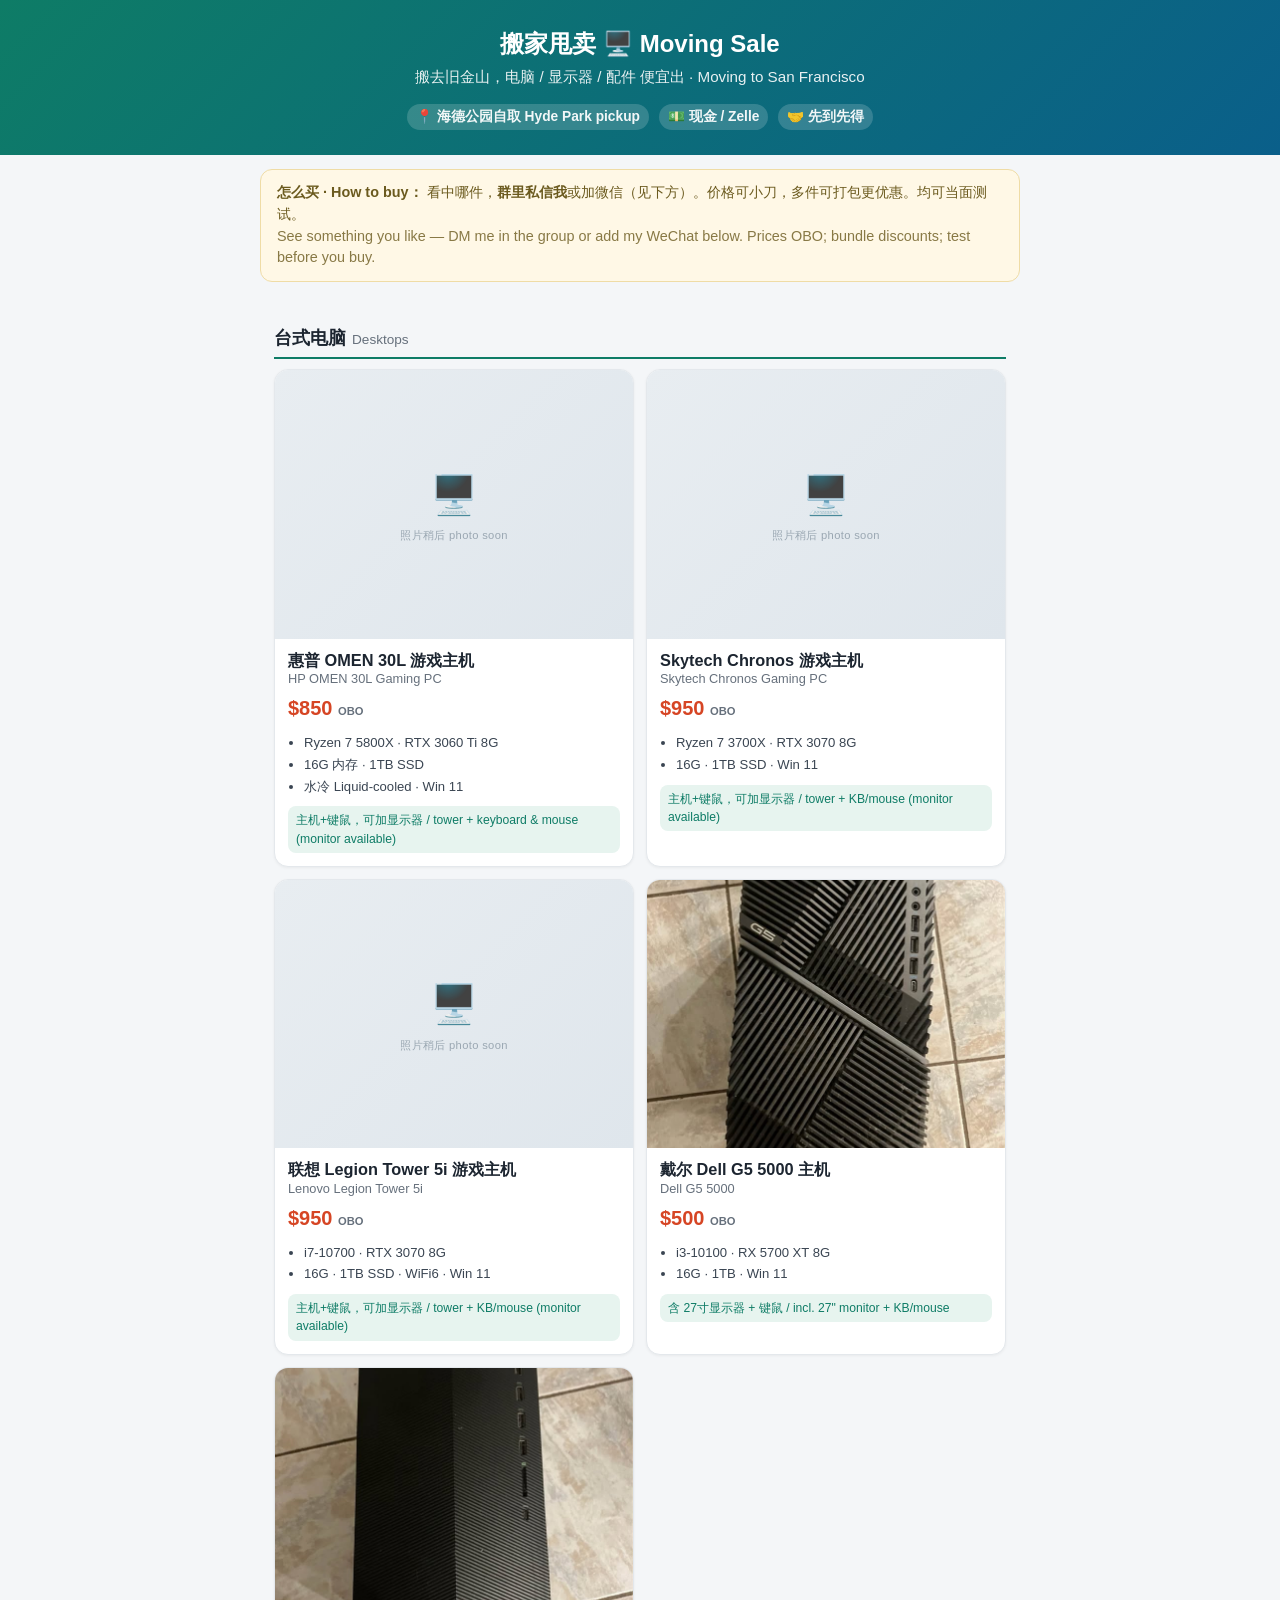
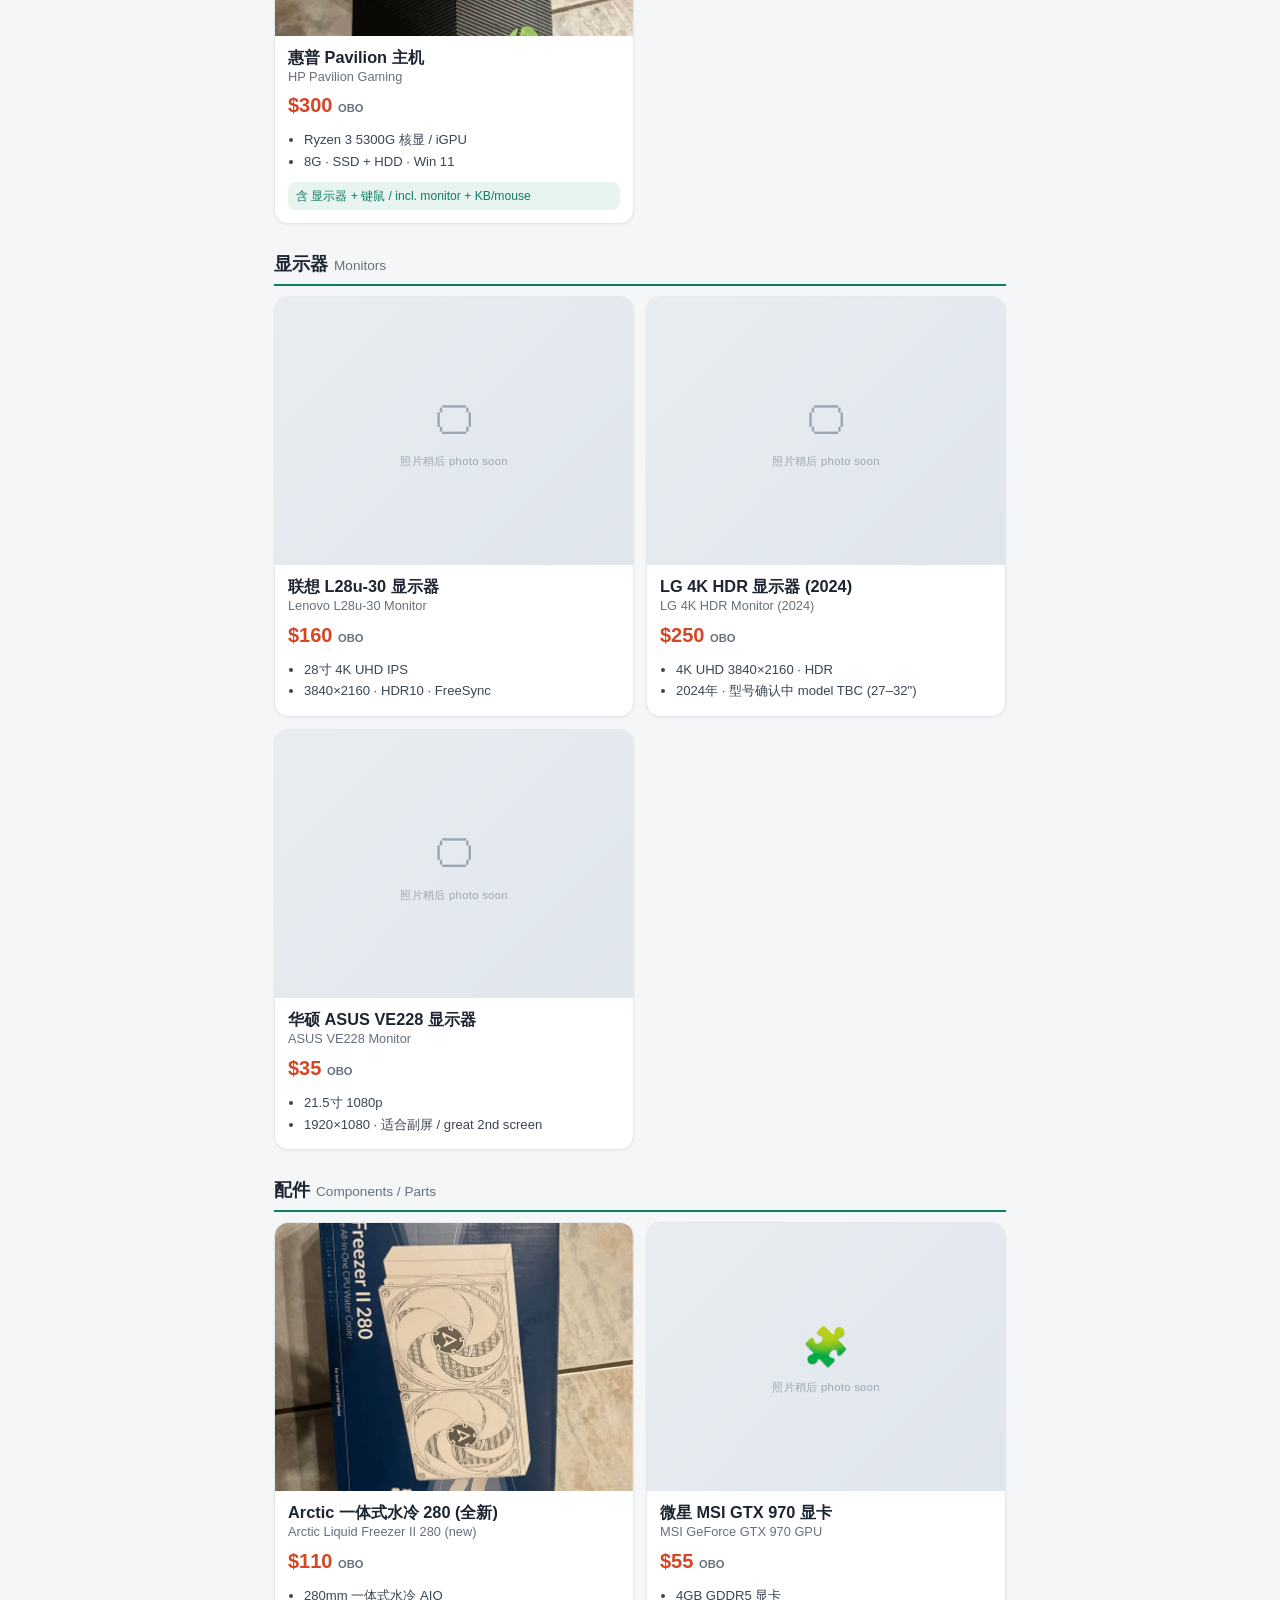
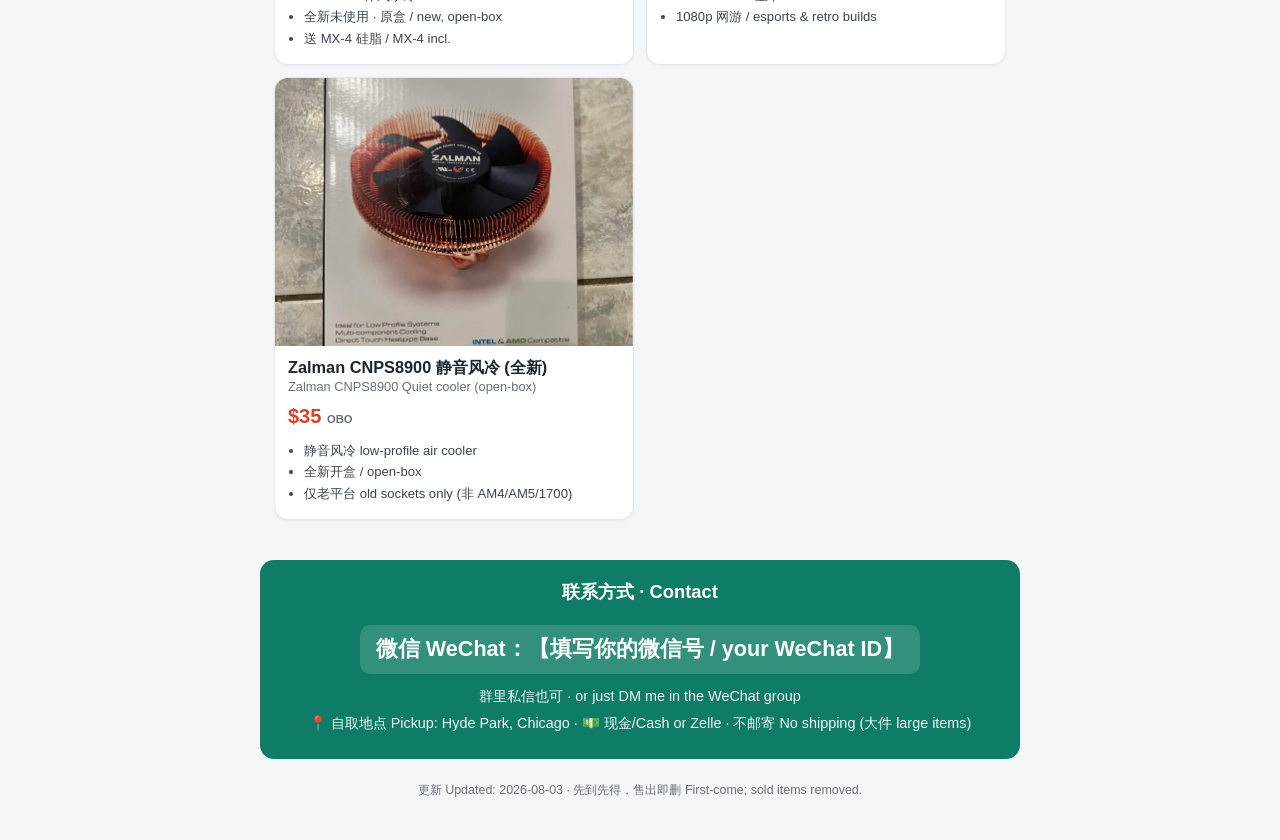
==== index.html @ dbc61f29 "Moving-sale site: bilingual, mobile-first, WeChat-friendly share card Co-Authored-By: Claude Opus 4." ====
<!doctype html>
<html lang="zh">
<head>
<meta charset="utf-8">
<meta name="viewport" content="width=device-width, initial-scale=1, viewport-fit=cover">
<title>搬家甩卖 Moving Sale · 芝加哥海德公园自取</title>
<meta name="description" content="搬去旧金山，甩卖台式电脑、显示器、电脑配件。芝加哥海德公园(Hyde Park)自取，现金/Zelle。Moving to SF — gaming desktops, 4K monitors & PC parts. Local pickup in Hyde Park, Chicago.">
<!-- WeChat / social share card -->
<meta property="og:type" content="website">
<meta property="og:title" content="搬家甩卖 Moving Sale · 海德公园自取">
<meta property="og:description" content="台式电脑 / 显示器 / 电脑配件 甩卖 · Hyde Park 自取 · 现金/Zelle · Gaming PCs, 4K monitors & parts.">
<meta property="og:image" content="https://asurinsaka.github.io/moving-sale/images/g5.jpg">
<meta property="og:url" content="https://asurinsaka.github.io/moving-sale/">
<meta name="theme-color" content="#0e7c66">
<style>
  :root{--bg:#f4f6f8;--card:#fff;--ink:#1c2530;--muted:#66707c;--line:#e4e8ec;--accent:#0e7c66;--price:#d64524}
  *{box-sizing:border-box}
  html,body{margin:0}
  body{font-family:-apple-system,BlinkMacSystemFont,"PingFang SC","Microsoft YaHei","Segoe UI",Roboto,sans-serif;
       background:var(--bg);color:var(--ink);line-height:1.5;-webkit-text-size-adjust:100%}
  header{background:linear-gradient(135deg,#0e7c66,#0a5f8a);color:#fff;padding:26px 18px 22px;text-align:center}
  header h1{margin:0 0 4px;font-size:1.5rem}
  header .en{opacity:.9;font-size:.95rem;font-weight:400}
  header .meta{margin-top:12px;font-size:.86rem;opacity:.95}
  header .meta b{background:rgba(255,255,255,.18);padding:3px 9px;border-radius:999px;display:inline-block;margin:3px}
  .how{max-width:760px;margin:14px auto 0;padding:12px 16px;background:#fff8e6;border:1px solid #efdca6;
       border-radius:12px;font-size:.9rem;color:#6b5a1e}
  main{max-width:760px;margin:0 auto;padding:16px 14px 40px}
  h2{font-size:1.15rem;margin:26px 0 10px;padding-bottom:6px;border-bottom:2px solid var(--accent)}
  h2 .en{color:var(--muted);font-size:.85rem;font-weight:400;margin-left:6px}
  .grid{display:grid;grid-template-columns:1fr 1fr;gap:12px}
  @media(max-width:520px){.grid{grid-template-columns:1fr}}
  .card{background:var(--card);border:1px solid var(--line);border-radius:14px;overflow:hidden;
        display:flex;flex-direction:column;box-shadow:0 1px 3px rgba(0,0,0,.05)}
  .ph{aspect-ratio:4/3;width:100%;object-fit:cover;background:#eef1f4;display:block}
  .ph.placeholder{display:flex;align-items:center;justify-content:center;font-size:2.4rem;
        background:linear-gradient(135deg,#e8edf1,#dfe6ec);color:#9aa7b2;flex-direction:column;gap:4px}
  .ph.placeholder small{font-size:.7rem;letter-spacing:.03em}
  .body{padding:11px 13px 13px;display:flex;flex-direction:column;flex:1}
  .name{font-weight:700;font-size:1.02rem;line-height:1.25}
  .name .en{display:block;color:var(--muted);font-size:.8rem;font-weight:400;margin-top:1px}
  .price{color:var(--price);font-weight:800;font-size:1.25rem;margin:6px 0 2px}
  .price small{color:var(--muted);font-weight:600;font-size:.7rem}
  ul.specs{margin:6px 0 0;padding-left:16px;font-size:.82rem;color:#3a4552}
  ul.specs li{margin:2px 0}
  .note{margin-top:8px;font-size:.76rem;color:var(--accent);background:#e7f4ef;border-radius:8px;padding:5px 8px}
  .tag{position:absolute;margin:8px;padding:2px 8px;border-radius:999px;font-size:.7rem;font-weight:700;color:#fff;background:#0e7c66}
  .cardwrap{position:relative}
  .contact{max-width:760px;margin:8px auto 0;padding:18px 16px;background:#0e7c66;color:#fff;border-radius:14px;text-align:center}
  .contact h2{border:0;color:#fff;margin:0 0 8px}
  .contact .wx{font-size:1.35rem;font-weight:800;background:rgba(255,255,255,.15);
        display:inline-block;padding:8px 16px;border-radius:10px;margin:6px 0}
  .contact p{margin:6px 0;font-size:.9rem;opacity:.95}
  footer{text-align:center;color:var(--muted);font-size:.78rem;padding:22px 14px 40px}
</style>
</head>
<body>
<header>
  <h1>搬家甩卖 🖥️ Moving Sale</h1>
  <div class="en">搬去旧金山，电脑 / 显示器 / 配件 便宜出 · Moving to San Francisco</div>
  <div class="meta">
    <b>📍 海德公园自取 Hyde Park pickup</b>
    <b>💵 现金 / Zelle</b>
    <b>🤝 先到先得</b>
  </div>
</header>

<div class="how">
  <b>怎么买 · How to buy：</b> 看中哪件，<b>群里私信我</b>或加微信（见下方）。价格可小刀，多件可打包更优惠。均可当面测试。<br>
  <span style="opacity:.8">See something you like — DM me in the group or add my WeChat below. Prices OBO; bundle discounts; test before you buy.</span>
</div>

<main id="app"></main>

<div class="contact" style="max-width:760px;margin:0 auto">
  <h2>联系方式 · Contact</h2>
  <div class="wx">微信 WeChat：<span id="wx">【填写你的微信号 / your WeChat ID】</span></div>
  <p>群里私信也可 · or just DM me in the WeChat group</p>
  <p>📍 自取地点 Pickup: Hyde Park, Chicago · 💵 现金/Cash or Zelle · 不邮寄 No shipping (大件 large items)</p>
</div>

<footer>更新 Updated: 2026-08-03 · 先到先得，售出即删 First-come; sold items removed.</footer>

<script>
// ——— 编辑这里即可 / Edit items here ———
const WECHAT = "";  // ← 填你的微信号，例如 "qiao_qiao_2024" / put your WeChat ID here
const ITEMS = [
 {cat:"desk", zh:"惠普 OMEN 30L 游戏主机", en:"HP OMEN 30L Gaming PC", price:850, photo:"",
  specs:["Ryzen 7 5800X · RTX 3060 Ti 8G","16G 内存 · 1TB SSD","水冷 Liquid-cooled · Win 11"],
  note:"主机+键鼠，可加显示器 / tower + keyboard & mouse (monitor available)"},
 {cat:"desk", zh:"Skytech Chronos 游戏主机", en:"Skytech Chronos Gaming PC", price:950, photo:"",
  specs:["Ryzen 7 3700X · RTX 3070 8G","16G · 1TB SSD · Win 11"],
  note:"主机+键鼠，可加显示器 / tower + KB/mouse (monitor available)"},
 {cat:"desk", zh:"联想 Legion Tower 5i 游戏主机", en:"Lenovo Legion Tower 5i", price:950, photo:"",
  specs:["i7-10700 · RTX 3070 8G","16G · 1TB SSD · WiFi6 · Win 11"],
  note:"主机+键鼠，可加显示器 / tower + KB/mouse (monitor available)"},
 {cat:"desk", zh:"戴尔 Dell G5 5000 主机", en:"Dell G5 5000", price:500, photo:"images/g5.jpg",
  specs:["i3-10100 · RX 5700 XT 8G","16G · 1TB · Win 11"],
  note:"含 27寸显示器 + 键鼠 / incl. 27\" monitor + KB/mouse"},
 {cat:"desk", zh:"惠普 Pavilion 主机", en:"HP Pavilion Gaming", price:300, photo:"images/hp1.jpg",
  specs:["Ryzen 3 5300G 核显 / iGPU","8G · SSD + HDD · Win 11"],
  note:"含 显示器 + 键鼠 / incl. monitor + KB/mouse"},

 {cat:"mon", zh:"联想 L28u-30 显示器", en:"Lenovo L28u-30 Monitor", price:160, photo:"",
  specs:["28寸 4K UHD IPS","3840×2160 · HDR10 · FreeSync"]},
 {cat:"mon", zh:"LG 4K HDR 显示器 (2024)", en:"LG 4K HDR Monitor (2024)", price:250, photo:"",
  specs:["4K UHD 3840×2160 · HDR","2024年 · 型号确认中 model TBC (27–32\")"]},
 {cat:"mon", zh:"华硕 ASUS VE228 显示器", en:"ASUS VE228 Monitor", price:35, photo:"",
  specs:["21.5寸 1080p","1920×1080 · 适合副屏 / great 2nd screen"]},

 {cat:"part", zh:"Arctic 一体式水冷 280 (全新)", en:"Arctic Liquid Freezer II 280 (new)", price:110, photo:"images/arctic.jpg",
  specs:["280mm 一体式水冷 AIO","全新未使用 · 原盒 / new, open-box","送 MX-4 硅脂 / MX-4 incl."]},
 {cat:"part", zh:"微星 MSI GTX 970 显卡", en:"MSI GeForce GTX 970 GPU", price:55, photo:"",
  specs:["4GB GDDR5 显卡","1080p 网游 / esports & retro builds"]},
 {cat:"part", zh:"Zalman CNPS8900 静音风冷 (全新)", en:"Zalman CNPS8900 Quiet cooler (open-box)", price:35, photo:"images/zalman.jpg",
  specs:["静音风冷 low-profile air cooler","全新开盒 / open-box","仅老平台 old sockets only (非 AM4/AM5/1700)"]},
];
// ——————————————————————————————

const CATS=[["desk","台式电脑","Desktops"],["mon","显示器","Monitors"],["part","配件","Components / Parts"]];
const EMO={desk:"🖥️",mon:"🖵",part:"🧩"};
function card(it){
  const img = it.photo
    ? `<img class="ph" src="${it.photo}" alt="${it.en}" loading="lazy">`
    : `<div class="ph placeholder">${EMO[it.cat]}<small>照片稍后 photo soon</small></div>`;
  const specs = it.specs.map(s=>`<li>${s}</li>`).join("");
  const note = it.note ? `<div class="note">${it.note}</div>` : "";
  return `<div class="card"><div class="cardwrap">${img}</div><div class="body">
    <div class="name">${it.zh}<span class="en">${it.en}</span></div>
    <div class="price">$${it.price} <small>OBO</small></div>
    <ul class="specs">${specs}</ul>${note}
  </div></div>`;
}
const app=document.getElementById("app");
app.innerHTML = CATS.map(([c,zh,en])=>{
  const items=ITEMS.filter(i=>i.cat===c);
  if(!items.length) return "";
  return `<section><h2>${zh}<span class="en">${en}</span></h2>
    <div class="grid">${items.map(card).join("")}</div></section>`;
}).join("");
if(WECHAT) document.getElementById("wx").textContent = WECHAT;
</script>
</body>
</html>
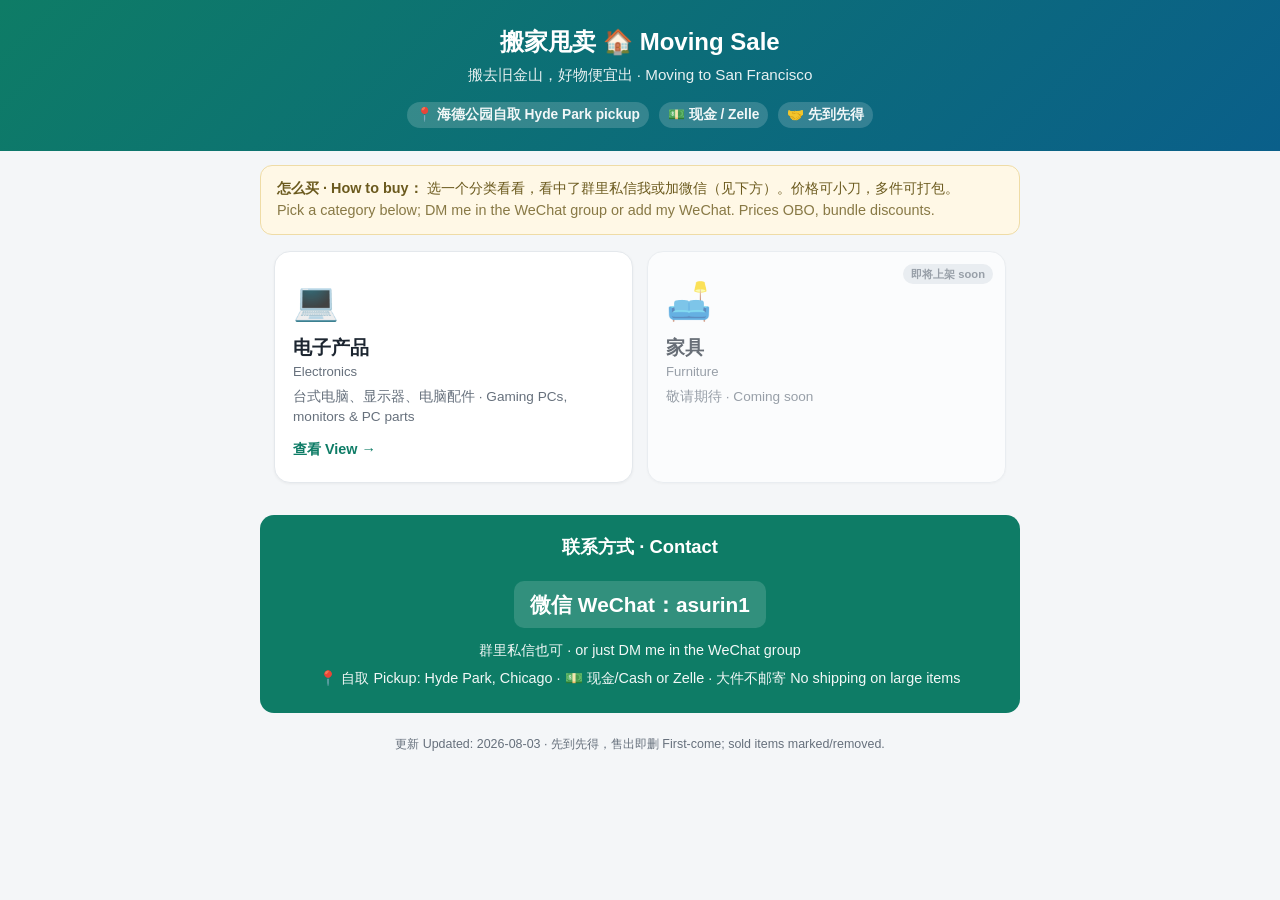
==== commit f6486da5: "Restructure into hub + electronics sub-page; add Sold section, WeChat asurin1, Razer Invicta mat Co-" ====
--- a/index.html
+++ b/index.html
@@ -4,60 +4,19 @@
 <meta charset="utf-8">
 <meta name="viewport" content="width=device-width, initial-scale=1, viewport-fit=cover">
 <title>搬家甩卖 Moving Sale · 芝加哥海德公园自取</title>
-<meta name="description" content="搬去旧金山，甩卖台式电脑、显示器、电脑配件。芝加哥海德公园(Hyde Park)自取，现金/Zelle。Moving to SF — gaming desktops, 4K monitors & PC parts. Local pickup in Hyde Park, Chicago.">
-<!-- WeChat / social share card -->
+<meta name="description" content="搬去旧金山，甩卖电子产品、家具等。芝加哥海德公园(Hyde Park)自取，现金/Zelle。Moving to SF — electronics, furniture & more. Local pickup in Hyde Park, Chicago.">
 <meta property="og:type" content="website">
 <meta property="og:title" content="搬家甩卖 Moving Sale · 海德公园自取">
-<meta property="og:description" content="台式电脑 / 显示器 / 电脑配件 甩卖 · Hyde Park 自取 · 现金/Zelle · Gaming PCs, 4K monitors & parts.">
-<meta property="og:image" content="https://asurinsaka.github.io/moving-sale/images/g5.jpg">
+<meta property="og:description" content="电子产品 / 家具 / 更多 · Hyde Park 自取 · 现金/Zelle · Electronics, furniture & more.">
+<meta property="og:image" content="https://asurinsaka.github.io/moving-sale/electronics/images/g5.jpg">
 <meta property="og:url" content="https://asurinsaka.github.io/moving-sale/">
 <meta name="theme-color" content="#0e7c66">
-<style>
-  :root{--bg:#f4f6f8;--card:#fff;--ink:#1c2530;--muted:#66707c;--line:#e4e8ec;--accent:#0e7c66;--price:#d64524}
-  *{box-sizing:border-box}
-  html,body{margin:0}
-  body{font-family:-apple-system,BlinkMacSystemFont,"PingFang SC","Microsoft YaHei","Segoe UI",Roboto,sans-serif;
-       background:var(--bg);color:var(--ink);line-height:1.5;-webkit-text-size-adjust:100%}
-  header{background:linear-gradient(135deg,#0e7c66,#0a5f8a);color:#fff;padding:26px 18px 22px;text-align:center}
-  header h1{margin:0 0 4px;font-size:1.5rem}
-  header .en{opacity:.9;font-size:.95rem;font-weight:400}
-  header .meta{margin-top:12px;font-size:.86rem;opacity:.95}
-  header .meta b{background:rgba(255,255,255,.18);padding:3px 9px;border-radius:999px;display:inline-block;margin:3px}
-  .how{max-width:760px;margin:14px auto 0;padding:12px 16px;background:#fff8e6;border:1px solid #efdca6;
-       border-radius:12px;font-size:.9rem;color:#6b5a1e}
-  main{max-width:760px;margin:0 auto;padding:16px 14px 40px}
-  h2{font-size:1.15rem;margin:26px 0 10px;padding-bottom:6px;border-bottom:2px solid var(--accent)}
-  h2 .en{color:var(--muted);font-size:.85rem;font-weight:400;margin-left:6px}
-  .grid{display:grid;grid-template-columns:1fr 1fr;gap:12px}
-  @media(max-width:520px){.grid{grid-template-columns:1fr}}
-  .card{background:var(--card);border:1px solid var(--line);border-radius:14px;overflow:hidden;
-        display:flex;flex-direction:column;box-shadow:0 1px 3px rgba(0,0,0,.05)}
-  .ph{aspect-ratio:4/3;width:100%;object-fit:cover;background:#eef1f4;display:block}
-  .ph.placeholder{display:flex;align-items:center;justify-content:center;font-size:2.4rem;
-        background:linear-gradient(135deg,#e8edf1,#dfe6ec);color:#9aa7b2;flex-direction:column;gap:4px}
-  .ph.placeholder small{font-size:.7rem;letter-spacing:.03em}
-  .body{padding:11px 13px 13px;display:flex;flex-direction:column;flex:1}
-  .name{font-weight:700;font-size:1.02rem;line-height:1.25}
-  .name .en{display:block;color:var(--muted);font-size:.8rem;font-weight:400;margin-top:1px}
-  .price{color:var(--price);font-weight:800;font-size:1.25rem;margin:6px 0 2px}
-  .price small{color:var(--muted);font-weight:600;font-size:.7rem}
-  ul.specs{margin:6px 0 0;padding-left:16px;font-size:.82rem;color:#3a4552}
-  ul.specs li{margin:2px 0}
-  .note{margin-top:8px;font-size:.76rem;color:var(--accent);background:#e7f4ef;border-radius:8px;padding:5px 8px}
-  .tag{position:absolute;margin:8px;padding:2px 8px;border-radius:999px;font-size:.7rem;font-weight:700;color:#fff;background:#0e7c66}
-  .cardwrap{position:relative}
-  .contact{max-width:760px;margin:8px auto 0;padding:18px 16px;background:#0e7c66;color:#fff;border-radius:14px;text-align:center}
-  .contact h2{border:0;color:#fff;margin:0 0 8px}
-  .contact .wx{font-size:1.35rem;font-weight:800;background:rgba(255,255,255,.15);
-        display:inline-block;padding:8px 16px;border-radius:10px;margin:6px 0}
-  .contact p{margin:6px 0;font-size:.9rem;opacity:.95}
-  footer{text-align:center;color:var(--muted);font-size:.78rem;padding:22px 14px 40px}
-</style>
+<link rel="stylesheet" href="style.css">
 </head>
 <body>
 <header>
-  <h1>搬家甩卖 🖥️ Moving Sale</h1>
-  <div class="en">搬去旧金山，电脑 / 显示器 / 配件 便宜出 · Moving to San Francisco</div>
+  <h1>搬家甩卖 🏠 Moving Sale</h1>
+  <div class="en">搬去旧金山，好物便宜出 · Moving to San Francisco</div>
   <div class="meta">
     <b>📍 海德公园自取 Hyde Park pickup</b>
     <b>💵 现金 / Zelle</b>
@@ -66,79 +25,33 @@
 </header>
 
 <div class="how">
-  <b>怎么买 · How to buy：</b> 看中哪件，<b>群里私信我</b>或加微信（见下方）。价格可小刀，多件可打包更优惠。均可当面测试。<br>
-  <span style="opacity:.8">See something you like — DM me in the group or add my WeChat below. Prices OBO; bundle discounts; test before you buy.</span>
+  <b>怎么买 · How to buy：</b> 选一个分类看看，看中了群里私信我或加微信（见下方）。价格可小刀，多件可打包。<br>
+  <span style="opacity:.8">Pick a category below; DM me in the WeChat group or add my WeChat. Prices OBO, bundle discounts.</span>
 </div>
 
-<main id="app"></main>
-
-<div class="contact" style="max-width:760px;margin:0 auto">
-  <h2>联系方式 · Contact</h2>
-  <div class="wx">微信 WeChat：<span id="wx">【填写你的微信号 / your WeChat ID】</span></div>
-  <p>群里私信也可 · or just DM me in the WeChat group</p>
-  <p>📍 自取地点 Pickup: Hyde Park, Chicago · 💵 现金/Cash or Zelle · 不邮寄 No shipping (大件 large items)</p>
+<div class="cats">
+  <a class="cat" href="electronics/">
+    <span class="ico">💻</span>
+    <div class="t">电子产品<span class="en">Electronics</span></div>
+    <div class="d">台式电脑、显示器、电脑配件 · Gaming PCs, monitors &amp; PC parts</div>
+    <div class="go">查看 View →</div>
+  </a>
+  <div class="cat soon">
+    <span class="soonbadge">即将上架 soon</span>
+    <span class="ico">🛋️</span>
+    <div class="t">家具<span class="en">Furniture</span></div>
+    <div class="d">敬请期待 · Coming soon</div>
+  </div>
 </div>
 
-<footer>更新 Updated: 2026-08-03 · 先到先得，售出即删 First-come; sold items removed.</footer>
+<div class="contact" style="max-width:760px;margin:16px auto 0">
+  <h2>联系方式 · Contact</h2>
+  <div class="wx">微信 WeChat：<span id="wx">asurin1</span></div>
+  <p>群里私信也可 · or just DM me in the WeChat group</p>
+  <p>📍 自取 Pickup: Hyde Park, Chicago · 💵 现金/Cash or Zelle · 大件不邮寄 No shipping on large items</p>
+</div>
 
-<script>
-// ——— 编辑这里即可 / Edit items here ———
-const WECHAT = "";  // ← 填你的微信号，例如 "qiao_qiao_2024" / put your WeChat ID here
-const ITEMS = [
- {cat:"desk", zh:"惠普 OMEN 30L 游戏主机", en:"HP OMEN 30L Gaming PC", price:850, photo:"",
-  specs:["Ryzen 7 5800X · RTX 3060 Ti 8G","16G 内存 · 1TB SSD","水冷 Liquid-cooled · Win 11"],
-  note:"主机+键鼠，可加显示器 / tower + keyboard & mouse (monitor available)"},
- {cat:"desk", zh:"Skytech Chronos 游戏主机", en:"Skytech Chronos Gaming PC", price:950, photo:"",
-  specs:["Ryzen 7 3700X · RTX 3070 8G","16G · 1TB SSD · Win 11"],
-  note:"主机+键鼠，可加显示器 / tower + KB/mouse (monitor available)"},
- {cat:"desk", zh:"联想 Legion Tower 5i 游戏主机", en:"Lenovo Legion Tower 5i", price:950, photo:"",
-  specs:["i7-10700 · RTX 3070 8G","16G · 1TB SSD · WiFi6 · Win 11"],
-  note:"主机+键鼠，可加显示器 / tower + KB/mouse (monitor available)"},
- {cat:"desk", zh:"戴尔 Dell G5 5000 主机", en:"Dell G5 5000", price:500, photo:"images/g5.jpg",
-  specs:["i3-10100 · RX 5700 XT 8G","16G · 1TB · Win 11"],
-  note:"含 27寸显示器 + 键鼠 / incl. 27\" monitor + KB/mouse"},
- {cat:"desk", zh:"惠普 Pavilion 主机", en:"HP Pavilion Gaming", price:300, photo:"images/hp1.jpg",
-  specs:["Ryzen 3 5300G 核显 / iGPU","8G · SSD + HDD · Win 11"],
-  note:"含 显示器 + 键鼠 / incl. monitor + KB/mouse"},
-
- {cat:"mon", zh:"联想 L28u-30 显示器", en:"Lenovo L28u-30 Monitor", price:160, photo:"",
-  specs:["28寸 4K UHD IPS","3840×2160 · HDR10 · FreeSync"]},
- {cat:"mon", zh:"LG 4K HDR 显示器 (2024)", en:"LG 4K HDR Monitor (2024)", price:250, photo:"",
-  specs:["4K UHD 3840×2160 · HDR","2024年 · 型号确认中 model TBC (27–32\")"]},
- {cat:"mon", zh:"华硕 ASUS VE228 显示器", en:"ASUS VE228 Monitor", price:35, photo:"",
-  specs:["21.5寸 1080p","1920×1080 · 适合副屏 / great 2nd screen"]},
-
- {cat:"part", zh:"Arctic 一体式水冷 280 (全新)", en:"Arctic Liquid Freezer II 280 (new)", price:110, photo:"images/arctic.jpg",
-  specs:["280mm 一体式水冷 AIO","全新未使用 · 原盒 / new, open-box","送 MX-4 硅脂 / MX-4 incl."]},
- {cat:"part", zh:"微星 MSI GTX 970 显卡", en:"MSI GeForce GTX 970 GPU", price:55, photo:"",
-  specs:["4GB GDDR5 显卡","1080p 网游 / esports & retro builds"]},
- {cat:"part", zh:"Zalman CNPS8900 静音风冷 (全新)", en:"Zalman CNPS8900 Quiet cooler (open-box)", price:35, photo:"images/zalman.jpg",
-  specs:["静音风冷 low-profile air cooler","全新开盒 / open-box","仅老平台 old sockets only (非 AM4/AM5/1700)"]},
-];
-// ——————————————————————————————
-
-const CATS=[["desk","台式电脑","Desktops"],["mon","显示器","Monitors"],["part","配件","Components / Parts"]];
-const EMO={desk:"🖥️",mon:"🖵",part:"🧩"};
-function card(it){
-  const img = it.photo
-    ? `<img class="ph" src="${it.photo}" alt="${it.en}" loading="lazy">`
-    : `<div class="ph placeholder">${EMO[it.cat]}<small>照片稍后 photo soon</small></div>`;
-  const specs = it.specs.map(s=>`<li>${s}</li>`).join("");
-  const note = it.note ? `<div class="note">${it.note}</div>` : "";
-  return `<div class="card"><div class="cardwrap">${img}</div><div class="body">
-    <div class="name">${it.zh}<span class="en">${it.en}</span></div>
-    <div class="price">$${it.price} <small>OBO</small></div>
-    <ul class="specs">${specs}</ul>${note}
-  </div></div>`;
-}
-const app=document.getElementById("app");
-app.innerHTML = CATS.map(([c,zh,en])=>{
-  const items=ITEMS.filter(i=>i.cat===c);
-  if(!items.length) return "";
-  return `<section><h2>${zh}<span class="en">${en}</span></h2>
-    <div class="grid">${items.map(card).join("")}</div></section>`;
-}).join("");
-if(WECHAT) document.getElementById("wx").textContent = WECHAT;
-</script>
+<footer>更新 Updated: 2026-08-03 · 先到先得，售出即删 First-come; sold items marked/removed.</footer>
+<script src="render.js"></script>
 </body>
 </html>
--- a/style.css
+++ b/style.css
@@ -0,0 +1,59 @@
+:root{--bg:#f4f6f8;--card:#fff;--ink:#1c2530;--muted:#66707c;--line:#e4e8ec;--accent:#0e7c66;--price:#d64524}
+*{box-sizing:border-box}
+html,body{margin:0}
+body{font-family:-apple-system,BlinkMacSystemFont,"PingFang SC","Microsoft YaHei","Segoe UI",Roboto,sans-serif;
+     background:var(--bg);color:var(--ink);line-height:1.5;-webkit-text-size-adjust:100%}
+a{color:inherit}
+header{background:linear-gradient(135deg,#0e7c66,#0a5f8a);color:#fff;padding:24px 18px 20px;text-align:center;position:relative}
+header h1{margin:0 0 4px;font-size:1.5rem}
+header .en{opacity:.9;font-size:.95rem;font-weight:400}
+header .meta{margin-top:12px;font-size:.86rem;opacity:.95}
+header .meta b{background:rgba(255,255,255,.18);padding:3px 9px;border-radius:999px;display:inline-block;margin:3px;font-weight:600}
+header .back{position:absolute;left:14px;top:16px;font-size:.85rem;color:#fff;text-decoration:none;opacity:.92}
+.how{max-width:760px;margin:14px auto 0;padding:12px 16px;background:#fff8e6;border:1px solid #efdca6;
+     border-radius:12px;font-size:.9rem;color:#6b5a1e}
+main{max-width:760px;margin:0 auto;padding:16px 14px 40px}
+h2{font-size:1.15rem;margin:26px 0 10px;padding-bottom:6px;border-bottom:2px solid var(--accent)}
+h2 .en{color:var(--muted);font-size:.85rem;font-weight:400;margin-left:6px}
+.grid{display:grid;grid-template-columns:1fr 1fr;gap:12px}
+@media(max-width:520px){.grid{grid-template-columns:1fr}}
+.card{background:var(--card);border:1px solid var(--line);border-radius:14px;overflow:hidden;
+      display:flex;flex-direction:column;box-shadow:0 1px 3px rgba(0,0,0,.05)}
+.ph{aspect-ratio:4/3;width:100%;object-fit:cover;background:#eef1f4;display:block}
+.ph.placeholder{display:flex;align-items:center;justify-content:center;font-size:2.4rem;
+      background:linear-gradient(135deg,#e8edf1,#dfe6ec);color:#9aa7b2;flex-direction:column;gap:4px}
+.ph.placeholder small{font-size:.7rem;letter-spacing:.03em}
+.body{padding:11px 13px 13px;display:flex;flex-direction:column;flex:1}
+.name{font-weight:700;font-size:1.02rem;line-height:1.25}
+.name .en{display:block;color:var(--muted);font-size:.8rem;font-weight:400;margin-top:1px}
+.price{color:var(--price);font-weight:800;font-size:1.25rem;margin:6px 0 2px}
+.price small{color:var(--muted);font-weight:600;font-size:.7rem}
+ul.specs{margin:6px 0 0;padding-left:16px;font-size:.82rem;color:#3a4552}
+ul.specs li{margin:2px 0}
+.note{margin-top:8px;font-size:.76rem;color:var(--accent);background:#e7f4ef;border-radius:8px;padding:5px 8px}
+.cardwrap{position:relative}
+.card.sold{opacity:.6}
+.soldribbon{position:absolute;top:10px;left:10px;z-index:1;background:#d64524;color:#fff;font-size:.72rem;
+      font-weight:800;padding:3px 10px;border-radius:999px;letter-spacing:.04em}
+.price s{color:var(--muted);font-weight:600}
+
+/* hub category cards */
+.cats{display:grid;grid-template-columns:1fr 1fr;gap:14px;max-width:760px;margin:0 auto;padding:16px 14px}
+@media(max-width:520px){.cats{grid-template-columns:1fr}}
+.cat{background:var(--card);border:1px solid var(--line);border-radius:16px;padding:22px 18px;text-decoration:none;
+     color:var(--ink);display:flex;flex-direction:column;gap:5px;box-shadow:0 1px 3px rgba(0,0,0,.05);position:relative}
+.cat .ico{font-size:2.3rem}
+.cat .t{font-weight:700;font-size:1.18rem}
+.cat .t .en{color:var(--muted);font-size:.82rem;font-weight:400;display:block}
+.cat .d{color:var(--muted);font-size:.85rem}
+.cat .go{margin-top:6px;color:var(--accent);font-weight:700;font-size:.9rem}
+.cat.soon{opacity:.65;pointer-events:none}
+.soonbadge{position:absolute;top:12px;right:12px;background:#e4e8ec;color:#66707c;font-size:.7rem;font-weight:700;padding:2px 8px;border-radius:999px}
+
+/* contact */
+.contact{max-width:760px;margin:8px auto 0;padding:18px 16px;background:#0e7c66;color:#fff;border-radius:14px;text-align:center}
+.contact h2{border:0;color:#fff;margin:0 0 8px}
+.contact .wx{font-size:1.3rem;font-weight:800;background:rgba(255,255,255,.15);
+      display:inline-block;padding:8px 16px;border-radius:10px;margin:6px 0}
+.contact p{margin:6px 0;font-size:.9rem;opacity:.95}
+footer{text-align:center;color:var(--muted);font-size:.78rem;padding:22px 14px 40px}
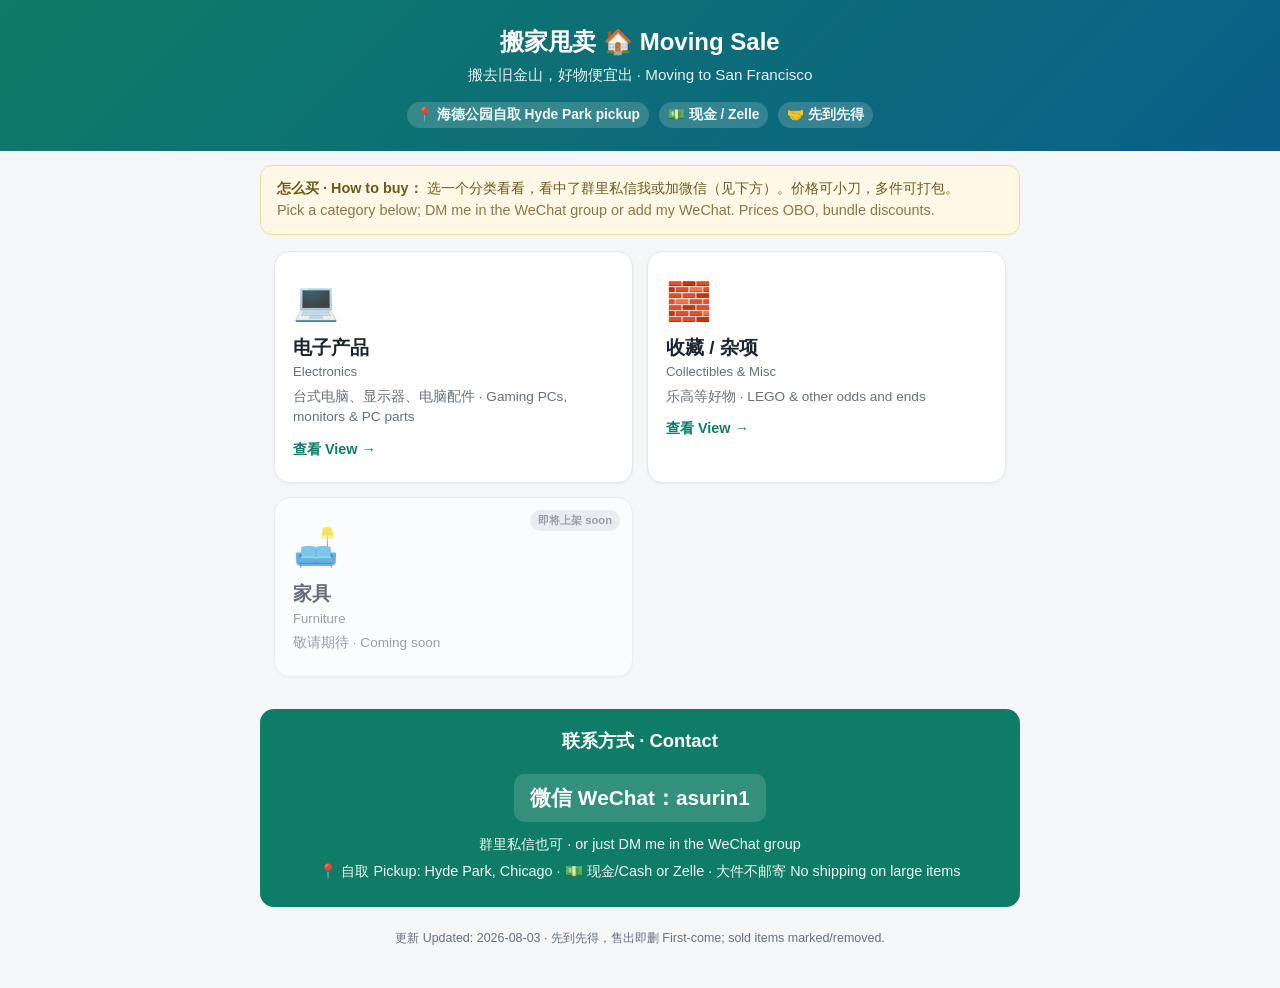
==== commit ec3efcbe: "add Collectibles & Misc category (LEGO Orchid 10311) + sale posters (zh/en) - new collectibles/ page" ====
--- a/index.html
+++ b/index.html
@@ -36,6 +36,12 @@
     <div class="d">台式电脑、显示器、电脑配件 · Gaming PCs, monitors &amp; PC parts</div>
     <div class="go">查看 View →</div>
   </a>
+  <a class="cat" href="collectibles/">
+    <span class="ico">🧱</span>
+    <div class="t">收藏 / 杂项<span class="en">Collectibles &amp; Misc</span></div>
+    <div class="d">乐高等好物 · LEGO &amp; other odds and ends</div>
+    <div class="go">查看 View →</div>
+  </a>
   <div class="cat soon">
     <span class="soonbadge">即将上架 soon</span>
     <span class="ico">🛋️</span>
--- a/style.css
+++ b/style.css
@@ -36,6 +36,26 @@
 .soldribbon{position:absolute;top:10px;left:10px;z-index:1;background:#d64524;color:#fff;font-size:.72rem;
       font-weight:800;padding:3px 10px;border-radius:999px;letter-spacing:.04em}
 .price s{color:var(--muted);font-weight:600}
+a.card{text-decoration:none;color:inherit}
+a.card:active{transform:scale(.99)}
+.more{margin-top:8px;color:var(--accent);font-weight:700;font-size:.82rem}
+/* detail page */
+.detailcard{max-width:640px;margin:0 auto;background:var(--card);border:1px solid var(--line);
+      border-radius:16px;overflow:hidden;box-shadow:0 1px 4px rgba(0,0,0,.06)}
+.ph.big{aspect-ratio:auto;max-height:62vh;width:100%;object-fit:contain;background:#f0f3f6}
+.ph.placeholder.big{aspect-ratio:16/10}
+.dbody{padding:16px 18px 22px}
+.dname{font-weight:800;font-size:1.35rem;line-height:1.25}
+.den{color:var(--muted);font-size:.95rem;margin-bottom:4px}
+.cond{margin:8px 0;font-size:.9rem;color:#3a4552}
+.desc{color:#3a4552;font-size:.92rem;margin-top:10px}
+.detailcard .price{font-size:1.5rem}
+.buybtn{display:block;text-align:center;margin-top:16px;background:var(--accent);color:#fff;
+      font-weight:800;padding:12px;border-radius:12px;text-decoration:none}
+.aichip{margin-top:6px;display:inline-block;font-size:.72rem;font-weight:700;color:#5b3ea8;
+      background:#efeaff;border:1px solid #ddd2fb;border-radius:999px;padding:2px 8px}
+.aibox{margin-top:12px;font-size:.86rem;color:#3a2f5c;background:#f2eeff;border:1px solid #ddd2fb;
+      border-radius:10px;padding:10px 12px;line-height:1.55}
 
 /* hub category cards */
 .cats{display:grid;grid-template-columns:1fr 1fr;gap:14px;max-width:760px;margin:0 auto;padding:16px 14px}
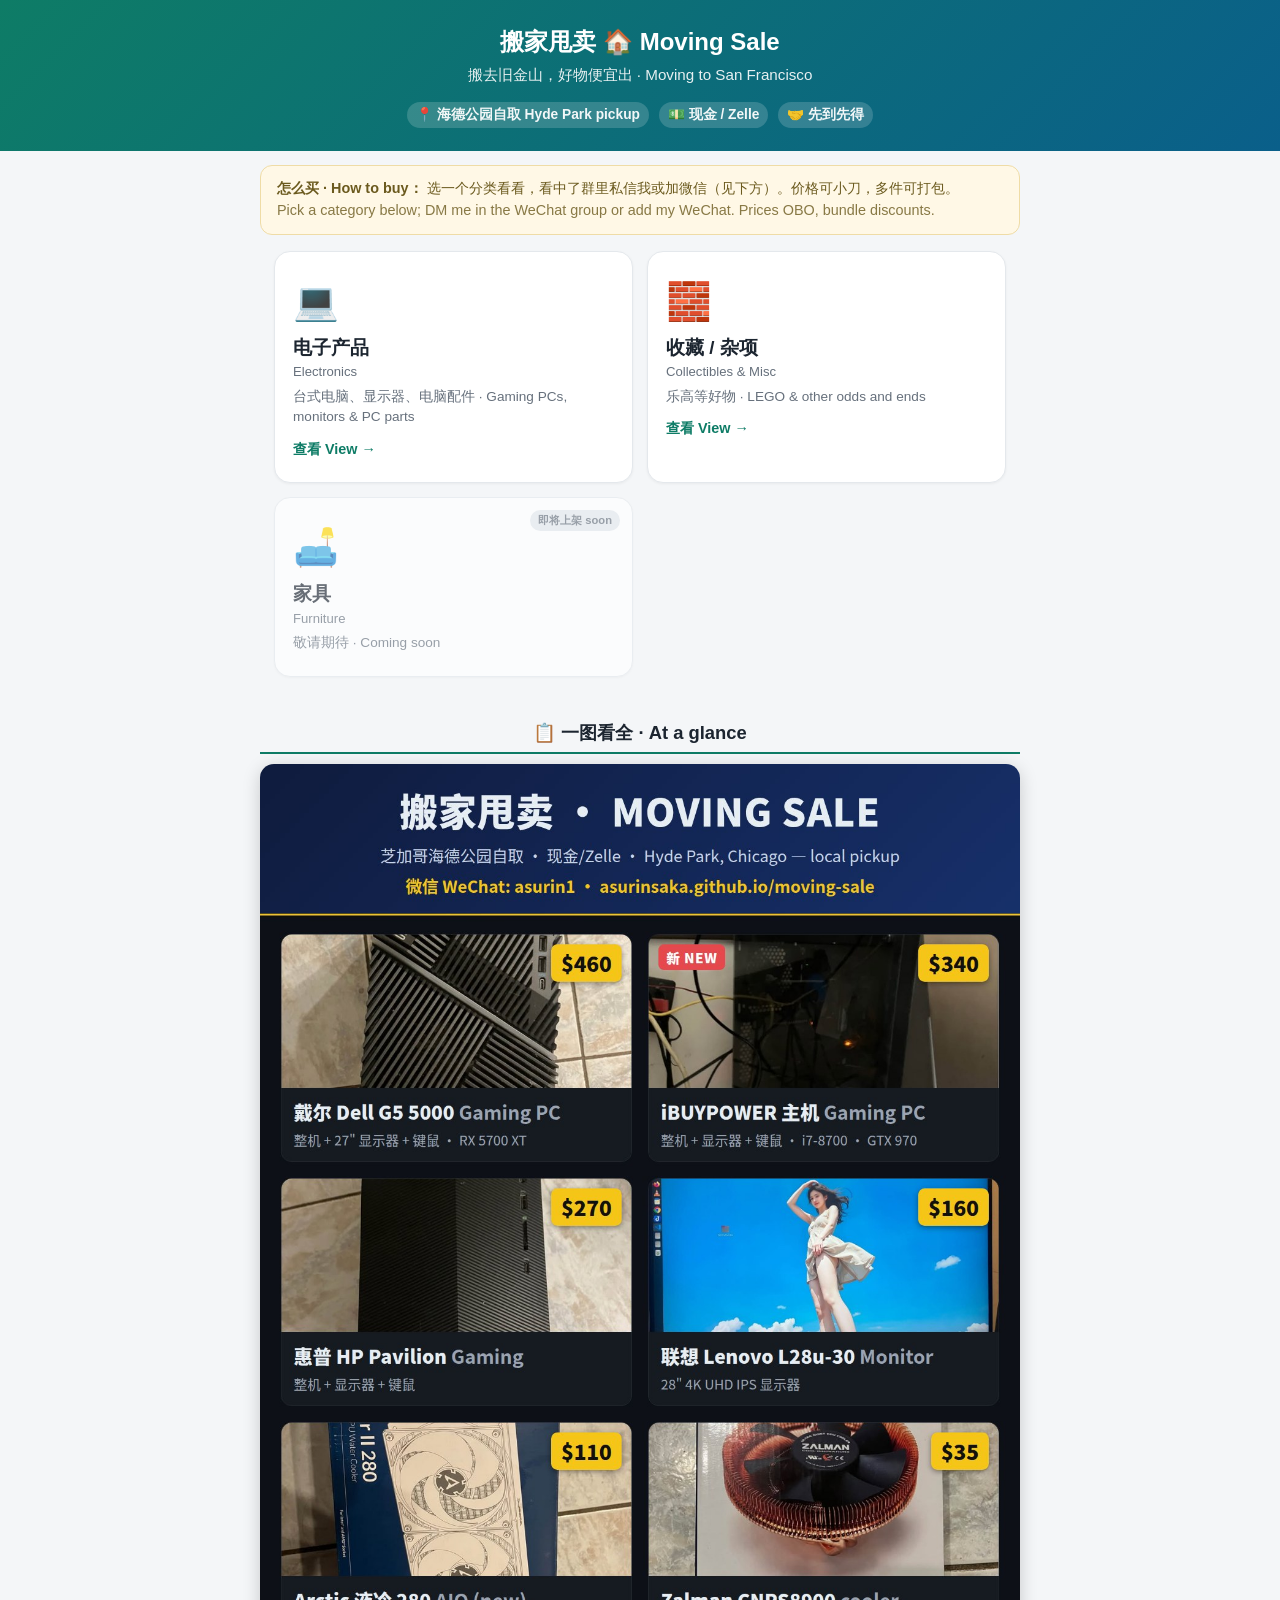
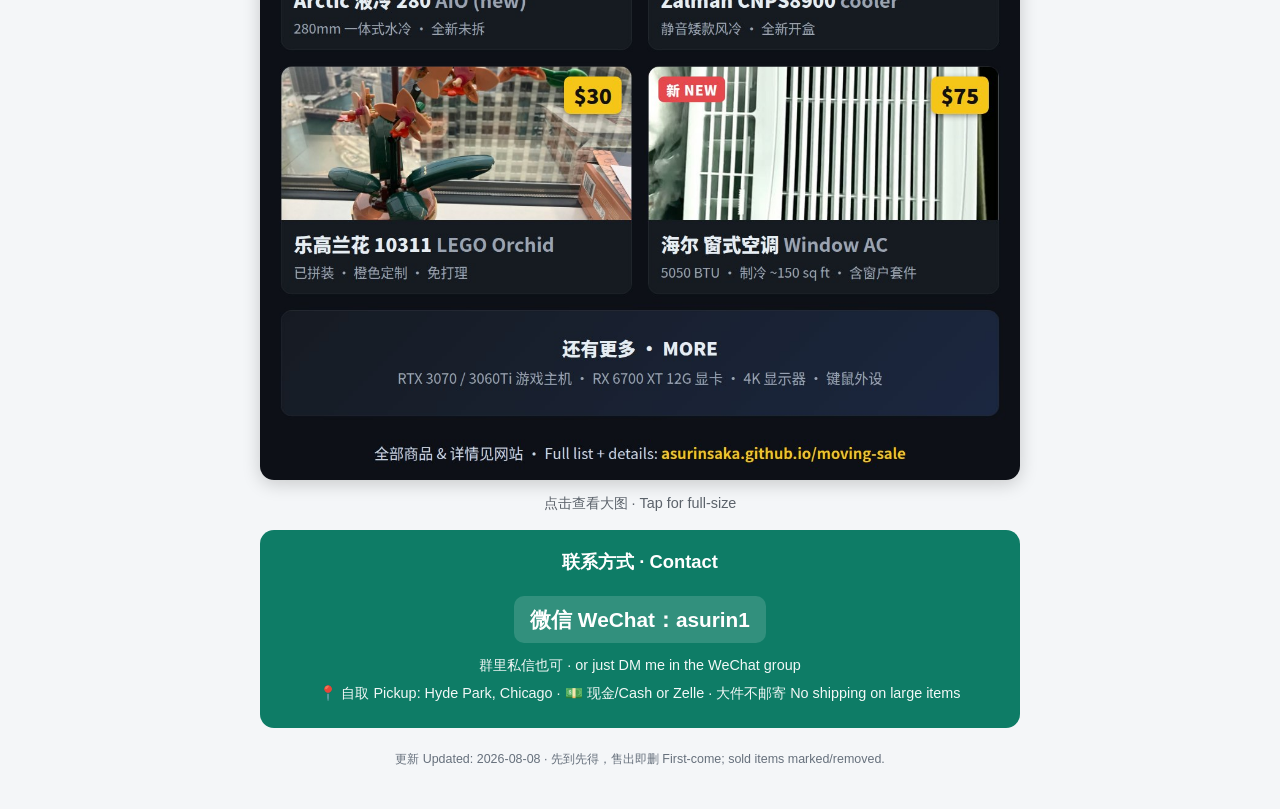
==== commit ed355daa: "Home page: embed poster after categories; add AC to poster; new LEGO photo - index.html: show the sa" ====
--- a/index.html
+++ b/index.html
@@ -50,6 +50,15 @@
   </div>
 </div>
 
+<div class="poster" style="max-width:760px;margin:24px auto 0;text-align:center">
+  <h2 style="margin-bottom:10px">📋 一图看全 · At a glance</h2>
+  <a href="share/moving-sale-poster.jpg" target="_blank" rel="noopener">
+    <img src="share/moving-sale-poster.jpg" alt="搬家甩卖 Moving Sale 海报 poster"
+         loading="lazy" style="width:100%;height:auto;border-radius:14px;box-shadow:0 4px 18px rgba(0,0,0,.18)">
+  </a>
+  <div style="opacity:.7;font-size:.9em;margin-top:6px">点击查看大图 · Tap for full-size</div>
+</div>
+
 <div class="contact" style="max-width:760px;margin:16px auto 0">
   <h2>联系方式 · Contact</h2>
   <div class="wx">微信 WeChat：<span id="wx">asurin1</span></div>
@@ -57,7 +66,7 @@
   <p>📍 自取 Pickup: Hyde Park, Chicago · 💵 现金/Cash or Zelle · 大件不邮寄 No shipping on large items</p>
 </div>
 
-<footer>更新 Updated: 2026-08-03 · 先到先得，售出即删 First-come; sold items marked/removed.</footer>
+<footer>更新 Updated: 2026-08-08 · 先到先得，售出即删 First-come; sold items marked/removed.</footer>
 <script src="render.js"></script>
 </body>
 </html>
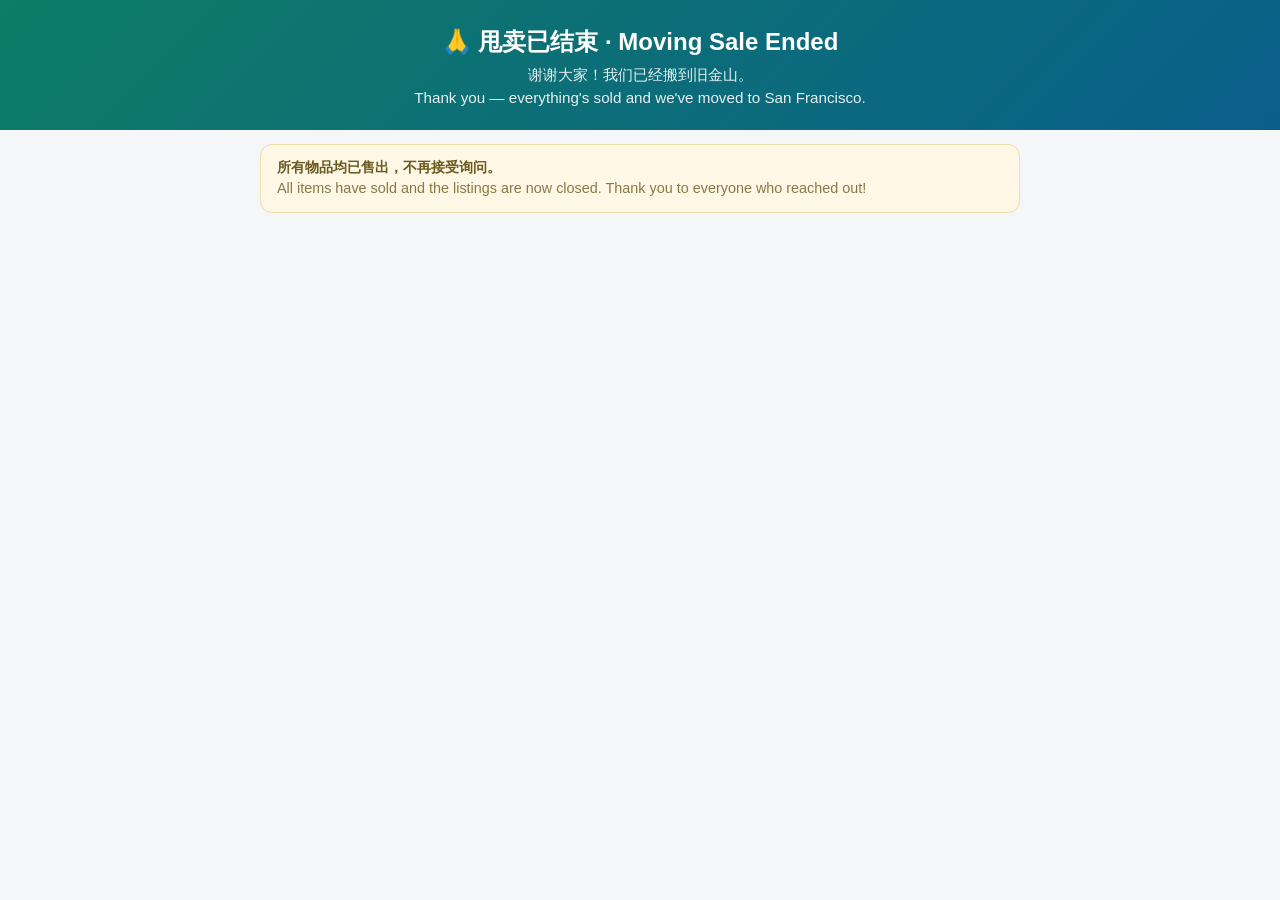
==== commit b95b8895: "Close moving sale: hub shows sale-ended notice, listing pages redirect (all sold, moved to SF)" ====
--- a/index.html
+++ b/index.html
@@ -3,70 +3,23 @@
 <head>
 <meta charset="utf-8">
 <meta name="viewport" content="width=device-width, initial-scale=1, viewport-fit=cover">
-<title>搬家甩卖 Moving Sale · 芝加哥海德公园自取</title>
-<meta name="description" content="搬去旧金山，甩卖电子产品、家具等。芝加哥海德公园(Hyde Park)自取，现金/Zelle。Moving to SF — electronics, furniture & more. Local pickup in Hyde Park, Chicago.">
-<meta property="og:type" content="website">
-<meta property="og:title" content="搬家甩卖 Moving Sale · 海德公园自取">
-<meta property="og:description" content="电子产品 / 家具 / 更多 · Hyde Park 自取 · 现金/Zelle · Electronics, furniture & more.">
-<meta property="og:image" content="https://asurinsaka.github.io/moving-sale/electronics/images/g5.jpg">
-<meta property="og:url" content="https://asurinsaka.github.io/moving-sale/">
+<title>搬家甩卖已结束 · Moving Sale Ended</title>
+<meta name="robots" content="noindex">
+<meta name="description" content="搬家甩卖已结束，物品均已售出。Moving sale has ended — everything has sold.">
+<meta property="og:title" content="搬家甩卖已结束 · Moving Sale Ended">
+<meta property="og:description" content="谢谢大家！物品均已售出，我们已搬到旧金山。Thank you — everything has sold and we've moved to SF.">
 <meta name="theme-color" content="#0e7c66">
 <link rel="stylesheet" href="style.css">
 </head>
 <body>
 <header>
-  <h1>搬家甩卖 🏠 Moving Sale</h1>
-  <div class="en">搬去旧金山，好物便宜出 · Moving to San Francisco</div>
-  <div class="meta">
-    <b>📍 海德公园自取 Hyde Park pickup</b>
-    <b>💵 现金 / Zelle</b>
-    <b>🤝 先到先得</b>
-  </div>
+  <h1>🙏 甩卖已结束 · Moving Sale Ended</h1>
+  <div class="en">谢谢大家！我们已经搬到旧金山。<br>Thank you — everything's sold and we've moved to San Francisco.</div>
 </header>
 
 <div class="how">
-  <b>怎么买 · How to buy：</b> 选一个分类看看，看中了群里私信我或加微信（见下方）。价格可小刀，多件可打包。<br>
-  <span style="opacity:.8">Pick a category below; DM me in the WeChat group or add my WeChat. Prices OBO, bundle discounts.</span>
+  <b>所有物品均已售出，不再接受询问。</b><br>
+  <span style="opacity:.8">All items have sold and the listings are now closed. Thank you to everyone who reached out!</span>
 </div>
-
-<div class="cats">
-  <a class="cat" href="electronics/">
-    <span class="ico">💻</span>
-    <div class="t">电子产品<span class="en">Electronics</span></div>
-    <div class="d">台式电脑、显示器、电脑配件 · Gaming PCs, monitors &amp; PC parts</div>
-    <div class="go">查看 View →</div>
-  </a>
-  <a class="cat" href="collectibles/">
-    <span class="ico">🧱</span>
-    <div class="t">收藏 / 杂项<span class="en">Collectibles &amp; Misc</span></div>
-    <div class="d">乐高等好物 · LEGO &amp; other odds and ends</div>
-    <div class="go">查看 View →</div>
-  </a>
-  <div class="cat soon">
-    <span class="soonbadge">即将上架 soon</span>
-    <span class="ico">🛋️</span>
-    <div class="t">家具<span class="en">Furniture</span></div>
-    <div class="d">敬请期待 · Coming soon</div>
-  </div>
-</div>
-
-<div class="poster" style="max-width:760px;margin:24px auto 0;text-align:center">
-  <h2 style="margin-bottom:10px">📋 一图看全 · At a glance</h2>
-  <a href="share/moving-sale-poster.jpg" target="_blank" rel="noopener">
-    <img src="share/moving-sale-poster.jpg" alt="搬家甩卖 Moving Sale 海报 poster"
-         loading="lazy" style="width:100%;height:auto;border-radius:14px;box-shadow:0 4px 18px rgba(0,0,0,.18)">
-  </a>
-  <div style="opacity:.7;font-size:.9em;margin-top:6px">点击查看大图 · Tap for full-size</div>
-</div>
-
-<div class="contact" style="max-width:760px;margin:16px auto 0">
-  <h2>联系方式 · Contact</h2>
-  <div class="wx">微信 WeChat：<span id="wx">asurin1</span></div>
-  <p>群里私信也可 · or just DM me in the WeChat group</p>
-  <p>📍 自取 Pickup: Hyde Park, Chicago · 💵 现金/Cash or Zelle · 大件不邮寄 No shipping on large items</p>
-</div>
-
-<footer>更新 Updated: 2026-08-08 · 先到先得，售出即删 First-come; sold items marked/removed.</footer>
-<script src="render.js"></script>
 </body>
 </html>
